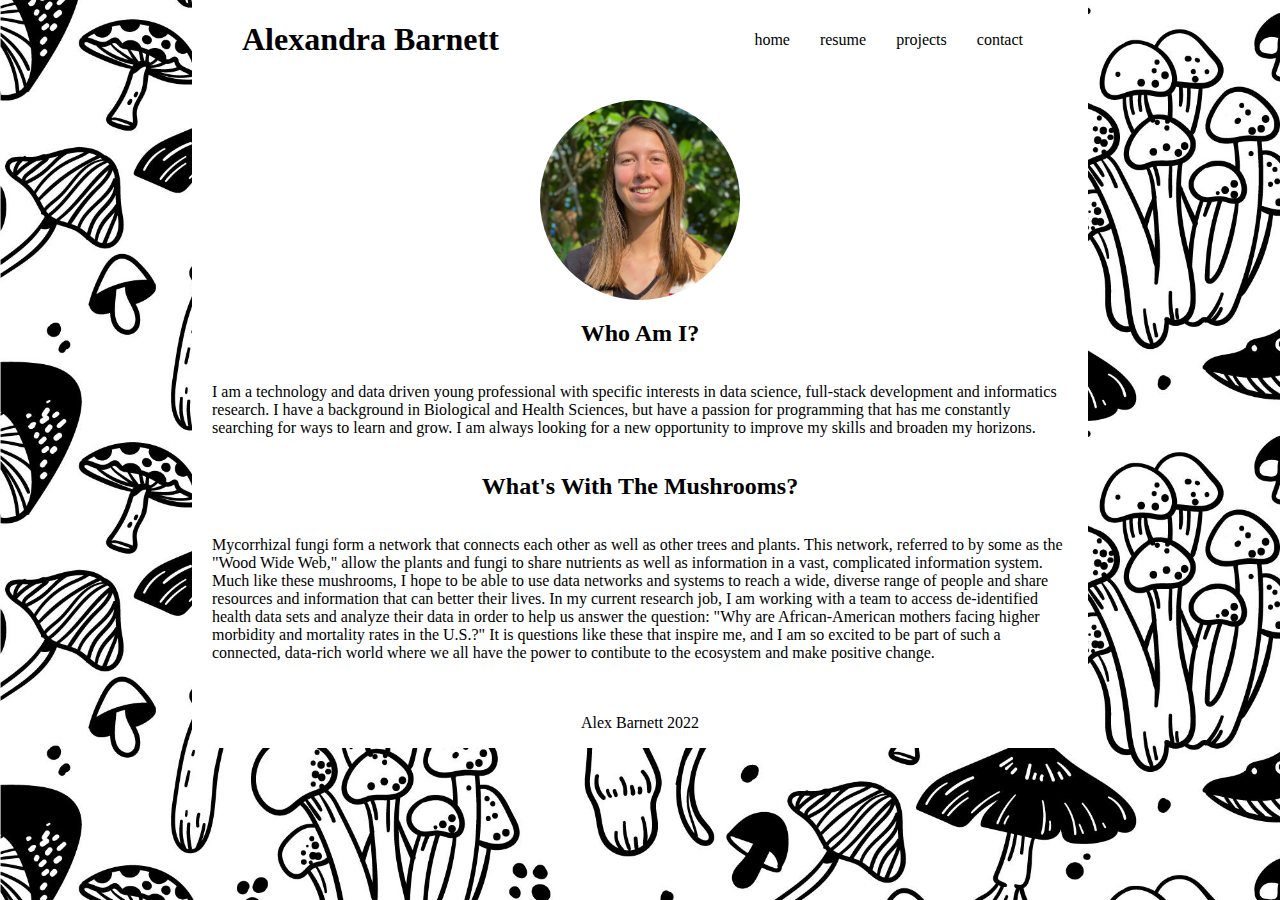
==== index.html @ f7ecec3f "initial styling for home page" ====
<!DOCTYPE html>
<html lang="en">
<head>
    <meta charset="UTF-8">
    <meta http-equiv="X-UA-Compatible" content="IE=edge">
    <meta name="viewport" content="width=device-width, initial-scale=1.0">
    <title>Alex Barnett Home</title>
    <link rel="stylesheet" href="css/styles.css">
</head>
<body>
    <div class="content">
        <header>
            <h1>Alexandra Barnett</h1>
            <nav>
                <ul>
                    <li>home</li>
                    <li>resume</li>
                    <li>projects</li>
                    <li>contact</li>
                </ul>
            </nav>
        </header>
        <main>
            <div class="headshot">
            </div>
            <h2>Who Am I?</h2>
            <p>I am a technology and data driven young professional with specific interests in data science, full-stack development and informatics research. I have a background in Biological and Health Sciences, but have a passion for programming that has me constantly searching for ways to learn and grow. I am always looking for a new opportunity to improve my skills and broaden my horizons.</p>
            <h2>What's With The Mushrooms?</h2>
            <p>Mycorrhizal fungi form a network that connects each other as well as other trees and plants. This network, referred to by some as the "Wood Wide Web," allow the plants and fungi to share nutrients as well as information in a vast, complicated information system. Much like these mushrooms, I hope to be able to use data networks and systems to reach a wide, diverse range of people and share resources and information that can better their lives. In my current research job, I am working with a team to access de-identified health data sets and analyze their data in order to help us answer the question: "Why are African-American mothers facing higher morbidity and mortality rates in the U.S.?" It is questions like these that inspire me, and I am so excited to be part of such a connected, data-rich world where we all have the power to contibute to the ecosystem and make positive change.</p>
        </main>
        <footer>
            <p>Alex Barnett 2022</p>
            <!--Maybe put socials here-->
        </footer>
    </div>
    
</body>
</html>
---- css/styles.css ----
body{
    background-image: url('../images/mushrooms.jpg');
    background-size: cover;
    display:flex;
    justify-content: center;
    align-items: center;
    margin: 0px;
}

.content{
    background-color: white;
    height: 100%;
    width: 70%;
    display:flex;
    flex-direction: column;
}

footer{
    justify-self: flex-end;
    align-self: center;
}

ul {
    list-style-type: none;
    display:flex;
    justify-content: center;
}

li {
    padding: 15px;
}

li:hover {
    color:red;
}

main {
    padding: 20px;
    display: flex;
    flex-direction: column;
    justify-content: center;
    align-items: center;
}

.headshot{
    background-image: url('../images/headshot.png');
    background-size: cover;
    height: 200px;
    width: 200px;
    border-radius: 300px;
}

.headshot:hover{
    background-image: url('../images/headshot-hover.png');
}

header {
    display: flex;
    flex-direction: row;
    flex-wrap: wrap;
    justify-content: space-between;
    padding-right: 50px;
    padding-left: 50px;
}

nav {
    align-self: flex-end;
}
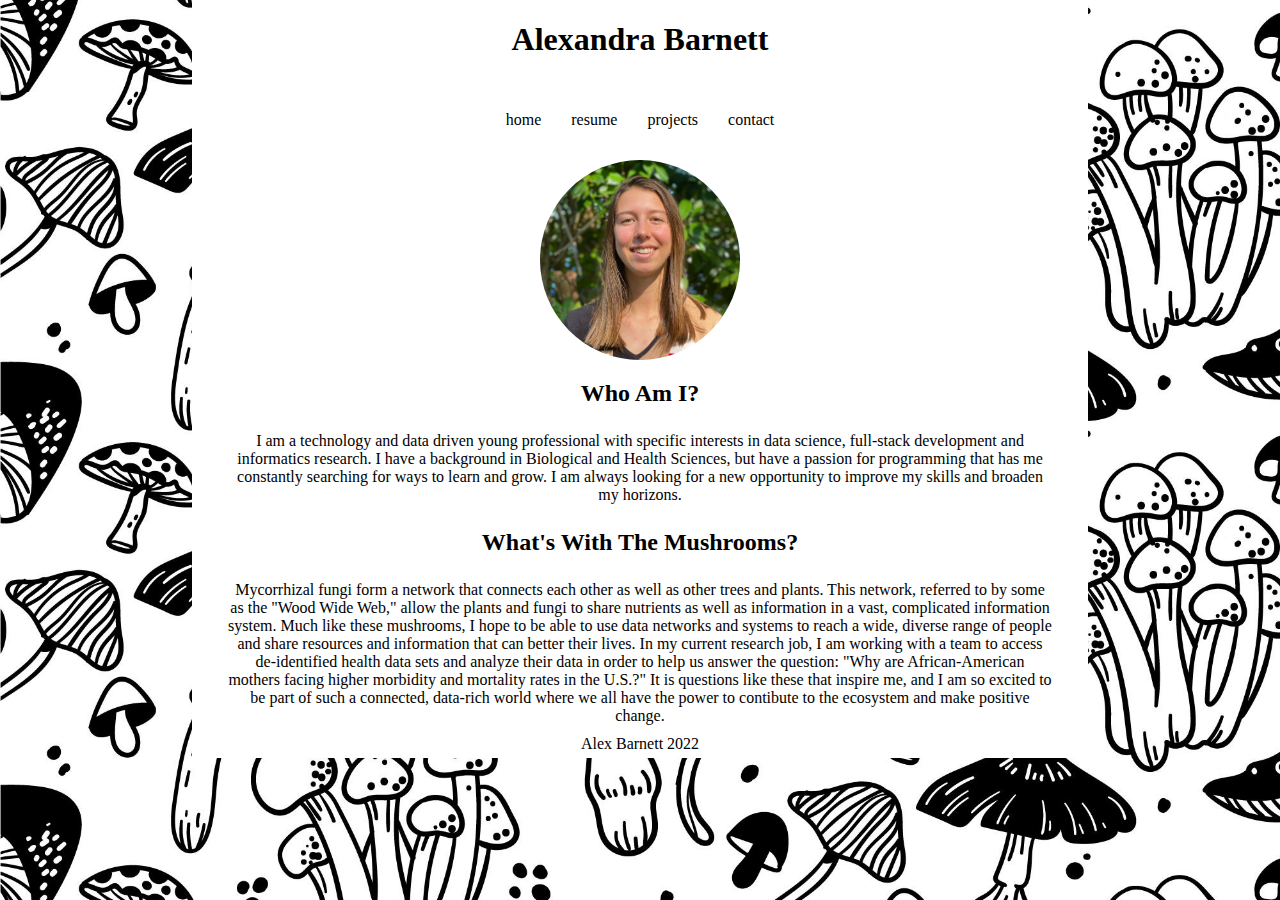
==== commit 0837946f: "resume page" ====
--- a/index.html
+++ b/index.html
@@ -13,8 +13,8 @@
             <h1>Alexandra Barnett</h1>
             <nav>
                 <ul>
-                    <li>home</li>
-                    <li>resume</li>
+                    <li><a href="index.html">home</a></li>
+                    <li><a href="resume.html">resume</a></li>
                     <li>projects</li>
                     <li>contact</li>
                 </ul>
--- a/css/styles.css
+++ b/css/styles.css
@@ -5,6 +5,7 @@
     justify-content: center;
     align-items: center;
     margin: 0px;
+    text-align: center;
 }
 
 .content{
@@ -21,21 +22,27 @@
 }
 
 ul {
+    padding: 0px;
     list-style-type: none;
     display:flex;
+    flex-wrap: wrap;
     justify-content: center;
+    align-items: center;
+    justify-self: center;
 }
 
 li {
     padding: 15px;
+    text-align: center;
 }
 
-li:hover {
+nav > ul > li:hover {
     color:red;
 }
 
 main {
-    padding: 20px;
+    padding-right: 20px;
+    padding-left: 20px;
     display: flex;
     flex-direction: column;
     justify-content: center;
@@ -56,13 +63,43 @@
 
 header {
     display: flex;
-    flex-direction: row;
+    flex-direction: column;
     flex-wrap: wrap;
-    justify-content: space-between;
+    align-items: center;
+    justify-content: center;
     padding-right: 50px;
     padding-left: 50px;
 }
 
-nav {
-    align-self: flex-end;
-}+h1:hover, h2:hover {
+    color: red;
+}
+
+a{
+    color: inherit;
+    text-decoration: none;
+}
+
+p {
+    margin-right: 16px;
+    margin-left: 16px;
+    margin-top: 5px;
+    margin-bottom: 5px;
+    text-align: center;
+}
+
+.resume-header{
+    text-decoration: underline;
+    color: black;
+}
+
+.resume-header:hover{
+    text-decoration: underline;
+    color: black;
+}
+
+.resume-section{
+    border: 1px solid red;
+    margin: 10px;
+    padding: 10px;
+}
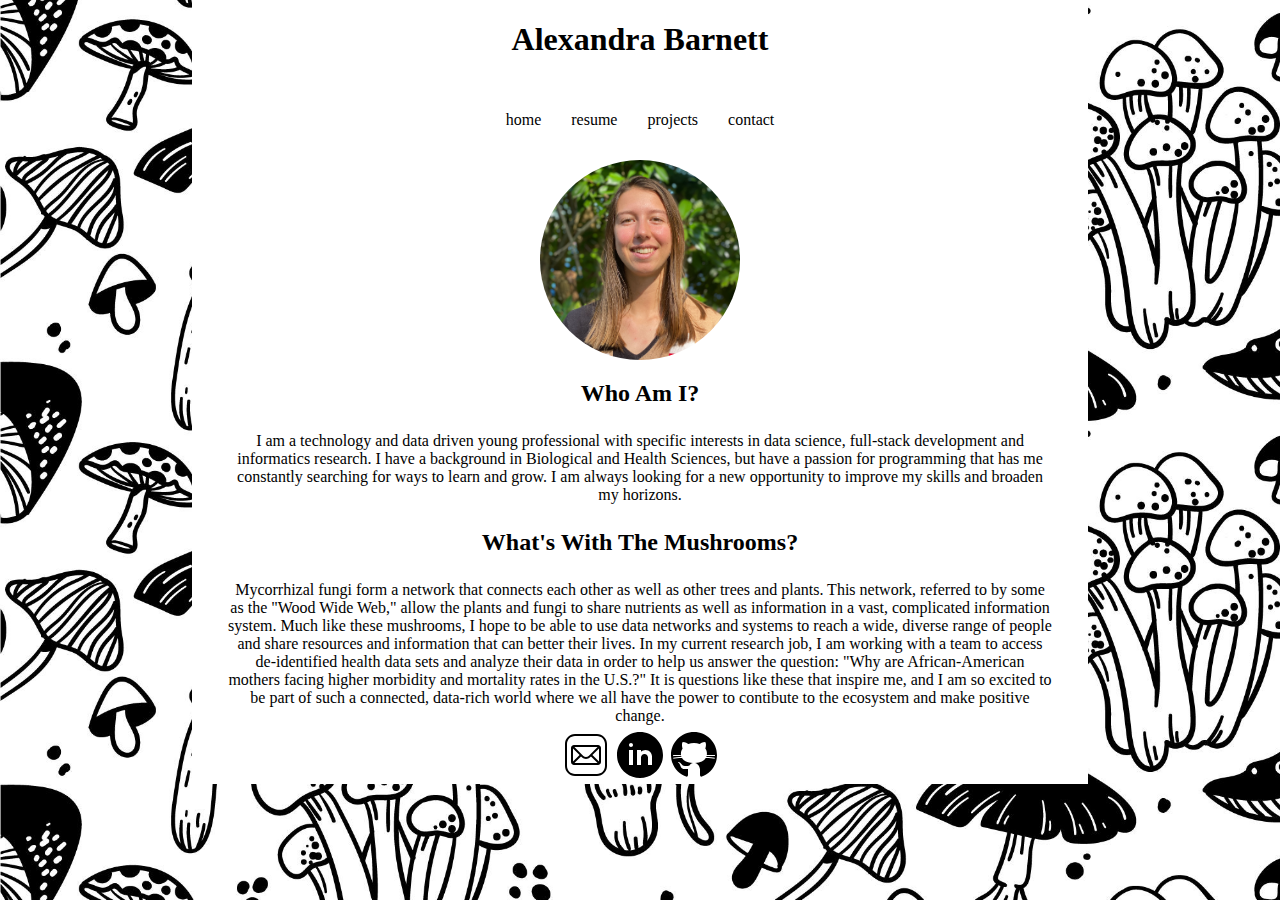
==== commit 84f0f20f: "logos added" ====
--- a/index.html
+++ b/index.html
@@ -10,13 +10,13 @@
 <body>
     <div class="content">
         <header>
-            <h1>Alexandra Barnett</h1>
+            <h1><a href="index.html">Alexandra Barnett</a></h1>
             <nav>
                 <ul>
-                    <li><a href="index.html">home</a></li>
-                    <li><a href="resume.html">resume</a></li>
-                    <li>projects</li>
-                    <li>contact</li>
+                    <li class="nav-item"><div class="nav-hover-pic"></div><a href="index.html">home</a></li>
+                    <li class="nav-item"><div class="nav-hover-pic"></div><a href="resume.html">resume</a></li>
+                    <li class="nav-item"><div class="nav-hover-pic"></div><a href="projects.html">projects</a></li>
+                    <li class="nav-item"><div class="nav-hover-pic"></div><a href="contact.html">contact </a></li>
                 </ul>
             </nav>
         </header>
@@ -29,8 +29,9 @@
             <p>Mycorrhizal fungi form a network that connects each other as well as other trees and plants. This network, referred to by some as the "Wood Wide Web," allow the plants and fungi to share nutrients as well as information in a vast, complicated information system. Much like these mushrooms, I hope to be able to use data networks and systems to reach a wide, diverse range of people and share resources and information that can better their lives. In my current research job, I am working with a team to access de-identified health data sets and analyze their data in order to help us answer the question: "Why are African-American mothers facing higher morbidity and mortality rates in the U.S.?" It is questions like these that inspire me, and I am so excited to be part of such a connected, data-rich world where we all have the power to contibute to the ecosystem and make positive change.</p>
         </main>
         <footer>
-            <p>Alex Barnett 2022</p>
-            <!--Maybe put socials here-->
+            <a href="mailto:alexgbarnett@gmail.com"><img src="/images/icons8-mail (1).svg" alt="email-icon"></a>
+            <a href="https://www.linkedin.com/in/alexgbarnett/"><img src="/images/icons8-linkedin-circled.svg" alt="linked-in-icon"></a>
+            <a href="https://github.com/barnettalex99"><img src="/images/icons8-github.svg" alt="github-icon"></a>
         </footer>
     </div>
     
--- a/css/styles.css
+++ b/css/styles.css
@@ -71,10 +71,6 @@
     padding-left: 50px;
 }
 
-h1:hover, h2:hover {
-    color: red;
-}
-
 a{
     color: inherit;
     text-decoration: none;
@@ -99,7 +95,76 @@
 }
 
 .resume-section{
-    border: 1px solid red;
+    border: 2px solid red;
     margin: 10px;
     padding: 10px;
+    border-radius: 10px;
 }
+
+.contact-header {
+    text-decoration: underline;
+}
+
+.contact-header:hover{
+    color: black;
+}
+
+a:hover{
+    color: red;
+}
+
+.contact-info-list{
+    flex-direction: column;
+}
+
+.contact-container{
+    height: 100vh;
+}
+
+#relevant-coursework > p {
+    margin: 16px;
+}
+
+#relevant-coursework > ul {
+    flex-direction: column;
+}
+
+#experience-coursework > ul {
+    flex-direction: column;
+}
+
+.project-container {
+ height: 200px;
+ width: 200px;
+ border: 2px solid red;
+ border-radius: 10px;
+ margin: 10px;
+ display: flex;
+ justify-content: center;
+ align-items: center;
+ flex-wrap: wrap;
+ padding: 10px;
+}
+
+.project-grid {
+    display: flex;
+    flex-wrap: wrap;
+    justify-content: center;
+    align-items: center;
+}
+
+.project-container:hover{
+    border: 4px solid red;
+}
+
+.nav-item{
+    display: flex;
+    flex-direction: row;
+}
+
+.nav-item:hover .nav-hover-pic {
+    min-width: 20px;
+    background-image: url('/images/icons8-mushroom-60.png');
+    background-size: cover;
+    background-position: center;
+}
